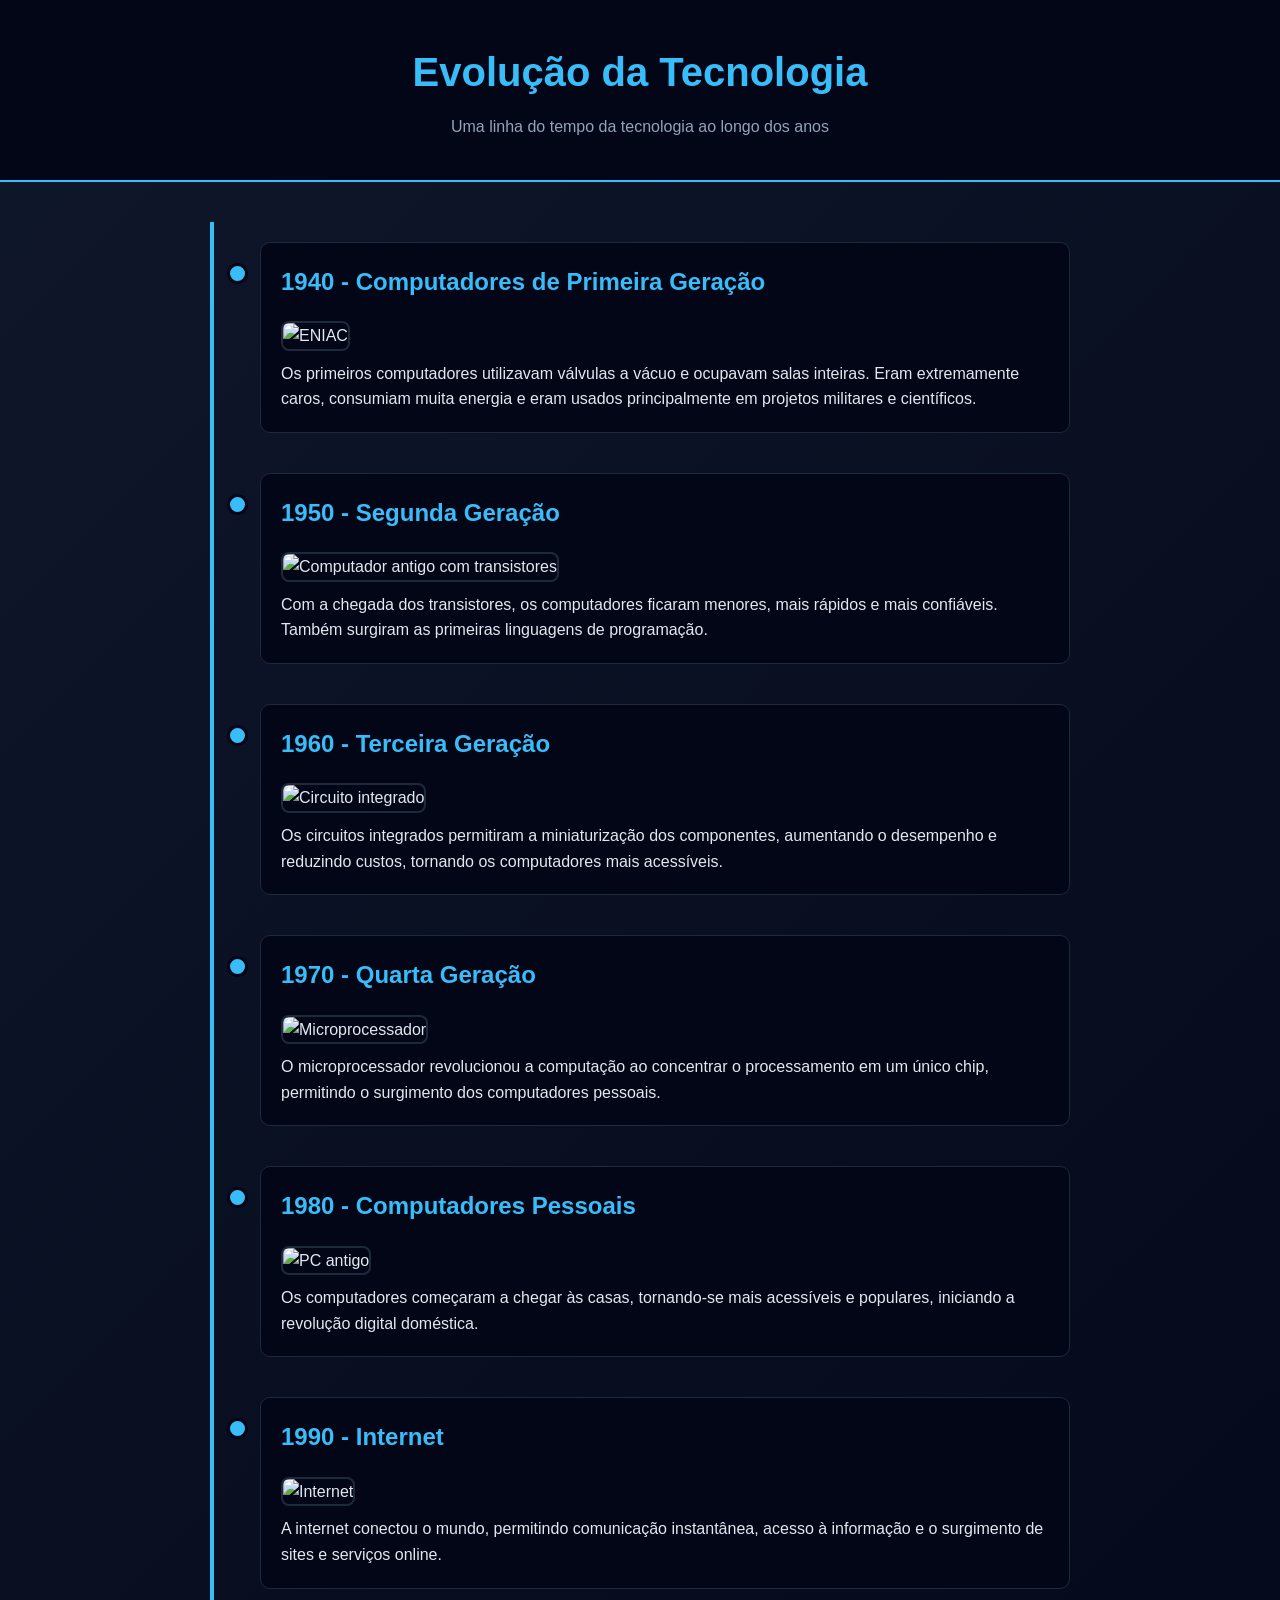
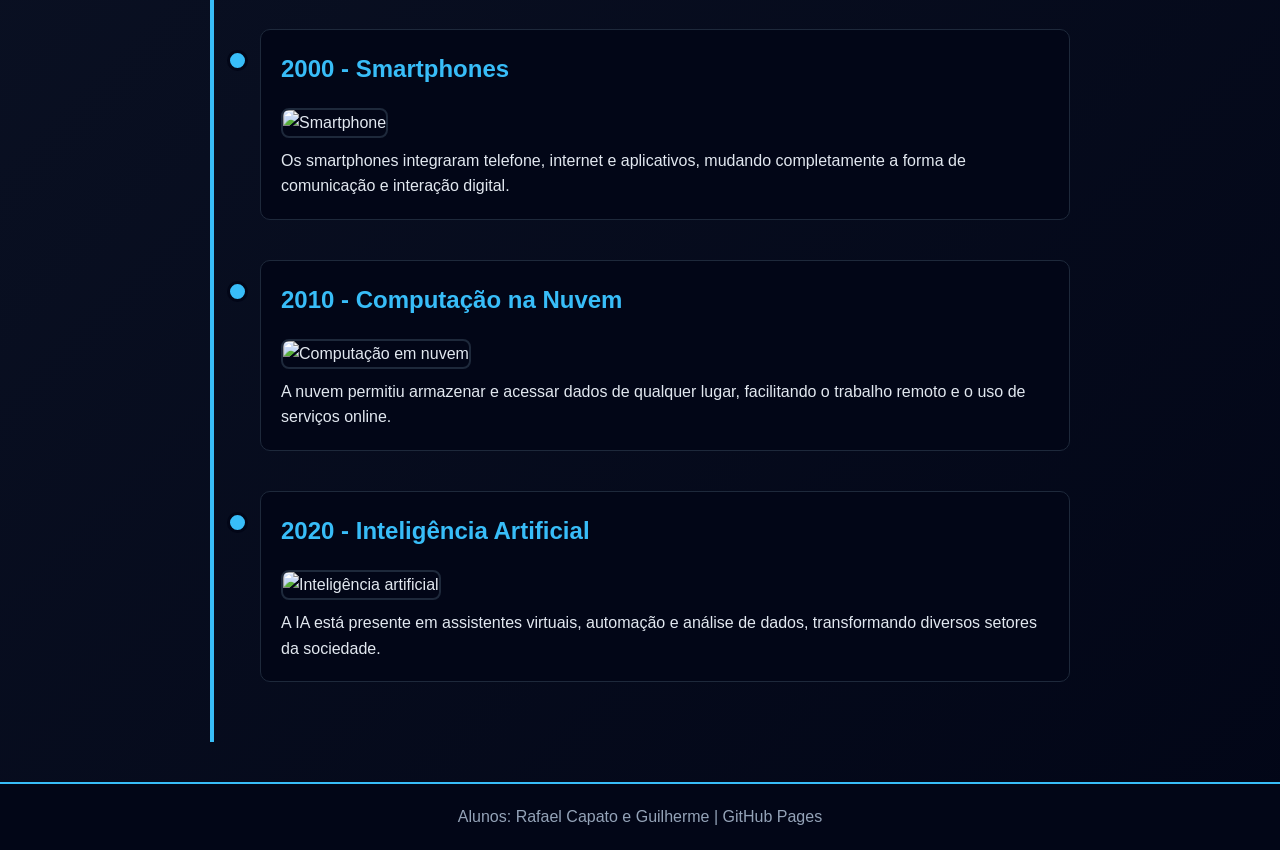
==== index.html @ ffeaa93e "eoluçao da tecnologia ]" ====
<!DOCTYPE html>
<html lang="pt-BR">
<head>
    <meta charset="UTF-8">
    <meta name="viewport" content="width=device-width, initial-scale=1.0">
    <title>Evolução da Tecnologia</title>
    <link rel="stylesheet" href="style.css">
</head>
<body>
    <header>
        <h1>Evolução da Tecnologia</h1>
        <p>Uma linha do tempo da tecnologia ao longo dos anos</p>
    </header>

    <main>
        <section class="timeline">

            <!-- 1940 -->
            <div class="event">
                <h2>1940 - Computadores de Primeira Geração</h2>
                <figure>
                    <img src="imagens/eniac.jpg" alt="ENIAC">
                </figure>
                <p>Os primeiros computadores utilizavam válvulas a vácuo e ocupavam salas inteiras. Eram extremamente caros, consumiam muita energia e eram usados principalmente em projetos militares e científicos.</p>
            </div>

            <!-- 1950 -->
            <div class="event">
                <h2>1950 - Segunda Geração</h2>
                <figure>
                    <img src="imagens/computador-antigo.jpg" alt="Computador antigo com transistores">
                </figure>
                <p>Com a chegada dos transistores, os computadores ficaram menores, mais rápidos e mais confiáveis. Também surgiram as primeiras linguagens de programação.</p>
            </div>

            <!-- 1960 -->
            <div class="event">
                <h2>1960 - Terceira Geração</h2>
                <figure>
                    <img src="imagens/circuito.jpg" alt="Circuito integrado">
                </figure>
                <p>Os circuitos integrados permitiram a miniaturização dos componentes, aumentando o desempenho e reduzindo custos, tornando os computadores mais acessíveis.</p>
            </div>

            <!-- 1970 -->
            <div class="event">
                <h2>1970 - Quarta Geração</h2>
                <figure>
                    <img src="imagens/microprocessador.jpg" alt="Microprocessador">
                </figure>
                <p>O microprocessador revolucionou a computação ao concentrar o processamento em um único chip, permitindo o surgimento dos computadores pessoais.</p>
            </div>

            <!-- 1980 -->
            <div class="event">
                <h2>1980 - Computadores Pessoais</h2>
                <figure>
                    <img src="imagens/pc-antigo.jpg" alt="PC antigo">
                </figure>
                <p>Os computadores começaram a chegar às casas, tornando-se mais acessíveis e populares, iniciando a revolução digital doméstica.</p>
            </div>

            <!-- 1990 -->
            <div class="event">
                <h2>1990 - Internet</h2>
                <figure>
                    <img src="imagens/internet.jpg" alt="Internet">
                </figure>
                <p>A internet conectou o mundo, permitindo comunicação instantânea, acesso à informação e o surgimento de sites e serviços online.</p>
            </div>

            <!-- 2000 -->
            <div class="event">
                <h2>2000 - Smartphones</h2>
                <figure>
                    <img src="imagens/smartphone.jpg" alt="Smartphone">
                </figure>
                <p>Os smartphones integraram telefone, internet e aplicativos, mudando completamente a forma de comunicação e interação digital.</p>
            </div>

            <!-- 2010 -->
            <div class="event">
                <h2>2010 - Computação na Nuvem</h2>
                <figure>
                    <img src="imagens/nuvem.jpg" alt="Computação em nuvem">
                </figure>
                <p>A nuvem permitiu armazenar e acessar dados de qualquer lugar, facilitando o trabalho remoto e o uso de serviços online.</p>
            </div>

            <!-- 2020 -->
            <div class="event">
                <h2>2020 - Inteligência Artificial</h2>
                <figure>
                    <img src="imagens/ia.jpg" alt="Inteligência artificial">
                </figure>
                <p>A IA está presente em assistentes virtuais, automação e análise de dados, transformando diversos setores da sociedade.</p>
            </div>

        </section>
    </main>

    <footer>
        <p>Alunos: Rafael Capato e Guilherme | GitHub Pages</p>
    </footer>
</body>
</html>
---- style.css ----
* {
    margin: 0;
    padding: 0;
    box-sizing: border-box;
}

body {
    font-family: 'Segoe UI', Arial, sans-serif;
    background: linear-gradient(135deg, #0f172a, #020617);
    color: #e2e8f0;
    line-height: 1.6;
}

/* HEADER */
header {
    text-align: center;
    padding: 40px 20px;
    background: #020617;
    border-bottom: 2px solid #38bdf8;
}

header h1 {
    font-size: 2.5rem;
    color: #38bdf8;
}

header p {
    margin-top: 10px;
    color: #94a3b8;
}

/* TIMELINE */
.timeline {
    position: relative;
    max-width: 900px;
    margin: 40px auto;
    padding: 20px;
}

/* Linha central */
.timeline::before {
    content: "";
    position: absolute;
    left: 20px;
    top: 0;
    width: 4px;
    height: 100%;
    background: #38bdf8;
}

/* EVENTOS */
.event {
    position: relative;
    margin-left: 50px;
    margin-bottom: 40px;
    background: #020617;
    padding: 20px;
    border-radius: 10px;
    border: 1px solid #1e293b;
    transition: transform 0.3s, box-shadow 0.3s;
}

/* Bolinha da timeline */
.event::before {
    content: "";
    position: absolute;
    left: -34px;
    top: 20px;
    width: 15px;
    height: 15px;
    background: #38bdf8;
    border-radius: 50%;
    border: 3px solid #020617;
}

/* Hover efeito */
.event:hover {
    transform: translateY(-5px);
    box-shadow: 0 0 15px #38bdf8;
}

/* TITULOS */
.event h2 {
    color: #38bdf8;
    margin-bottom: 10px;
}

/* IMAGENS */
.event img {
    width: 100%;
    max-width: 400px;
    border-radius: 8px;
    margin: 10px 0;
    border: 2px solid #1e293b;
}

/* FOOTER */
footer {
    text-align: center;
    padding: 20px;
    background: #020617;
    border-top: 2px solid #38bdf8;
    margin-top: 40px;
    color: #94a3b8;
}

/* RESPONSIVO */
@media (max-width: 600px) {
    .timeline::before {
        left: 10px;
    }

    .event {
        margin-left: 30px;
    }

    .event::before {
        left: -24px;
    }

    header h1 {
        font-size: 1.8rem;
    }
}
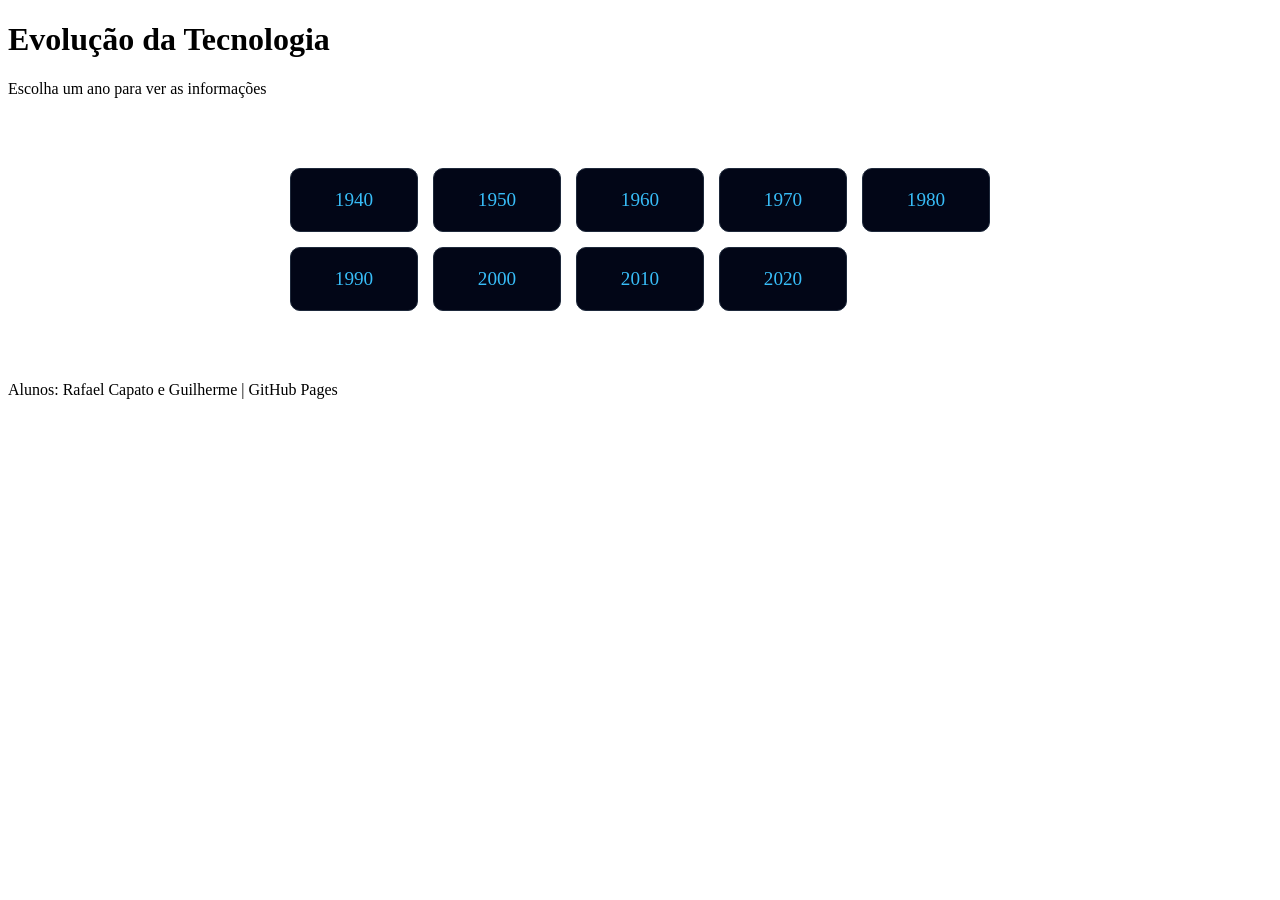
==== commit 327f90df: "eoluçao da tecnologia" ====
--- a/index.html
+++ b/index.html
@@ -7,100 +7,31 @@
     <link rel="stylesheet" href="style.css">
 </head>
 <body>
-    <header>
-        <h1>Evolução da Tecnologia</h1>
-        <p>Uma linha do tempo da tecnologia ao longo dos anos</p>
-    </header>
 
-    <main>
-        <section class="timeline">
+<header>
+    <h1>Evolução da Tecnologia</h1>
+    <p>Escolha um ano para ver as informações</p>
+</header>
 
-            <!-- 1940 -->
-            <div class="event">
-                <h2>1940 - Computadores de Primeira Geração</h2>
-                <figure>
-                    <img src="imagens/eniac.jpg" alt="ENIAC">
-                </figure>
-                <p>Os primeiros computadores utilizavam válvulas a vácuo e ocupavam salas inteiras. Eram extremamente caros, consumiam muita energia e eram usados principalmente em projetos militares e científicos.</p>
-            </div>
+<main>
+    <section class="menu-anos">
 
-            <!-- 1950 -->
-            <div class="event">
-                <h2>1950 - Segunda Geração</h2>
-                <figure>
-                    <img src="imagens/computador-antigo.jpg" alt="Computador antigo com transistores">
-                </figure>
-                <p>Com a chegada dos transistores, os computadores ficaram menores, mais rápidos e mais confiáveis. Também surgiram as primeiras linguagens de programação.</p>
-            </div>
+        <a href="1940.html" class="ano">1940</a>
+        <a href="1950.html" class="ano">1950</a>
+        <a href="1960.html" class="ano">1960</a>
+        <a href="1970.html" class="ano">1970</a>
+        <a href="1980.html" class="ano">1980</a>
+        <a href="1990.html" class="ano">1990</a>
+        <a href="2000.html" class="ano">2000</a>
+        <a href="2010.html" class="ano">2010</a>
+        <a href="2020.html" class="ano">2020</a>
 
-            <!-- 1960 -->
-            <div class="event">
-                <h2>1960 - Terceira Geração</h2>
-                <figure>
-                    <img src="imagens/circuito.jpg" alt="Circuito integrado">
-                </figure>
-                <p>Os circuitos integrados permitiram a miniaturização dos componentes, aumentando o desempenho e reduzindo custos, tornando os computadores mais acessíveis.</p>
-            </div>
+    </section>
+</main>
 
-            <!-- 1970 -->
-            <div class="event">
-                <h2>1970 - Quarta Geração</h2>
-                <figure>
-                    <img src="imagens/microprocessador.jpg" alt="Microprocessador">
-                </figure>
-                <p>O microprocessador revolucionou a computação ao concentrar o processamento em um único chip, permitindo o surgimento dos computadores pessoais.</p>
-            </div>
+<footer>
+    <p>Alunos: Rafael Capato e Guilherme | GitHub Pages</p>
+</footer>
 
-            <!-- 1980 -->
-            <div class="event">
-                <h2>1980 - Computadores Pessoais</h2>
-                <figure>
-                    <img src="imagens/pc-antigo.jpg" alt="PC antigo">
-                </figure>
-                <p>Os computadores começaram a chegar às casas, tornando-se mais acessíveis e populares, iniciando a revolução digital doméstica.</p>
-            </div>
-
-            <!-- 1990 -->
-            <div class="event">
-                <h2>1990 - Internet</h2>
-                <figure>
-                    <img src="imagens/internet.jpg" alt="Internet">
-                </figure>
-                <p>A internet conectou o mundo, permitindo comunicação instantânea, acesso à informação e o surgimento de sites e serviços online.</p>
-            </div>
-
-            <!-- 2000 -->
-            <div class="event">
-                <h2>2000 - Smartphones</h2>
-                <figure>
-                    <img src="imagens/smartphone.jpg" alt="Smartphone">
-                </figure>
-                <p>Os smartphones integraram telefone, internet e aplicativos, mudando completamente a forma de comunicação e interação digital.</p>
-            </div>
-
-            <!-- 2010 -->
-            <div class="event">
-                <h2>2010 - Computação na Nuvem</h2>
-                <figure>
-                    <img src="imagens/nuvem.jpg" alt="Computação em nuvem">
-                </figure>
-                <p>A nuvem permitiu armazenar e acessar dados de qualquer lugar, facilitando o trabalho remoto e o uso de serviços online.</p>
-            </div>
-
-            <!-- 2020 -->
-            <div class="event">
-                <h2>2020 - Inteligência Artificial</h2>
-                <figure>
-                    <img src="imagens/ia.jpg" alt="Inteligência artificial">
-                </figure>
-                <p>A IA está presente em assistentes virtuais, automação e análise de dados, transformando diversos setores da sociedade.</p>
-            </div>
-
-        </section>
-    </main>
-
-    <footer>
-        <p>Alunos: Rafael Capato e Guilherme | GitHub Pages</p>
-    </footer>
 </body>
 </html>
--- a/style.css
+++ b/style.css
@@ -1,124 +1,27 @@
-* {
-    margin: 0;
-    padding: 0;
-    box-sizing: border-box;
-}
-
-body {
-    font-family: 'Segoe UI', Arial, sans-serif;
-    background: linear-gradient(135deg, #0f172a, #020617);
-    color: #e2e8f0;
-    line-height: 1.6;
-}
-
-/* HEADER */
-header {
-    text-align: center;
-    padding: 40px 20px;
-    background: #020617;
-    border-bottom: 2px solid #38bdf8;
-}
-
-header h1 {
-    font-size: 2.5rem;
-    color: #38bdf8;
-}
-
-header p {
-    margin-top: 10px;
-    color: #94a3b8;
-}
-
-/* TIMELINE */
-.timeline {
-    position: relative;
-    max-width: 900px;
-    margin: 40px auto;
+/* MENU DE ANOS */
+.menu-anos {
+    display: grid;
+    grid-template-columns: repeat(auto-fit, minmax(120px, 1fr));
+    gap: 15px;
+    max-width: 700px;
+    margin: 50px auto;
     padding: 20px;
 }
 
-/* Linha central */
-.timeline::before {
-    content: "";
-    position: absolute;
-    left: 20px;
-    top: 0;
-    width: 4px;
-    height: 100%;
-    background: #38bdf8;
-}
-
-/* EVENTOS */
-.event {
-    position: relative;
-    margin-left: 50px;
-    margin-bottom: 40px;
-    background: #020617;
-    padding: 20px;
-    border-radius: 10px;
-    border: 1px solid #1e293b;
-    transition: transform 0.3s, box-shadow 0.3s;
-}
-
-/* Bolinha da timeline */
-.event::before {
-    content: "";
-    position: absolute;
-    left: -34px;
-    top: 20px;
-    width: 15px;
-    height: 15px;
-    background: #38bdf8;
-    border-radius: 50%;
-    border: 3px solid #020617;
-}
-
-/* Hover efeito */
-.event:hover {
-    transform: translateY(-5px);
-    box-shadow: 0 0 15px #38bdf8;
-}
-
-/* TITULOS */
-.event h2 {
-    color: #38bdf8;
-    margin-bottom: 10px;
-}
-
-/* IMAGENS */
-.event img {
-    width: 100%;
-    max-width: 400px;
-    border-radius: 8px;
-    margin: 10px 0;
-    border: 2px solid #1e293b;
-}
-
-/* FOOTER */
-footer {
+.ano {
+    display: block;
     text-align: center;
     padding: 20px;
     background: #020617;
-    border-top: 2px solid #38bdf8;
-    margin-top: 40px;
-    color: #94a3b8;
+    border: 1px solid #1e293b;
+    border-radius: 10px;
+    color: #38bdf8;
+    text-decoration: none;
+    font-size: 1.2rem;
+    transition: 0.3s;
 }
 
-/* RESPONSIVO */
-@media (max-width: 600px) {
-    .timeline::before {
-        left: 10px;
-    }
-
-    .event {
-        margin-left: 30px;
-    }
-
-    .event::before {
-        left: -24px;
-    }
-
-    header h1 {
-        font-size: 1.8rem;
-    }
+.ano:hover {
+    transform: scale(1.05);
+    box-shadow: 0 0 15px #38bdf8;
 }
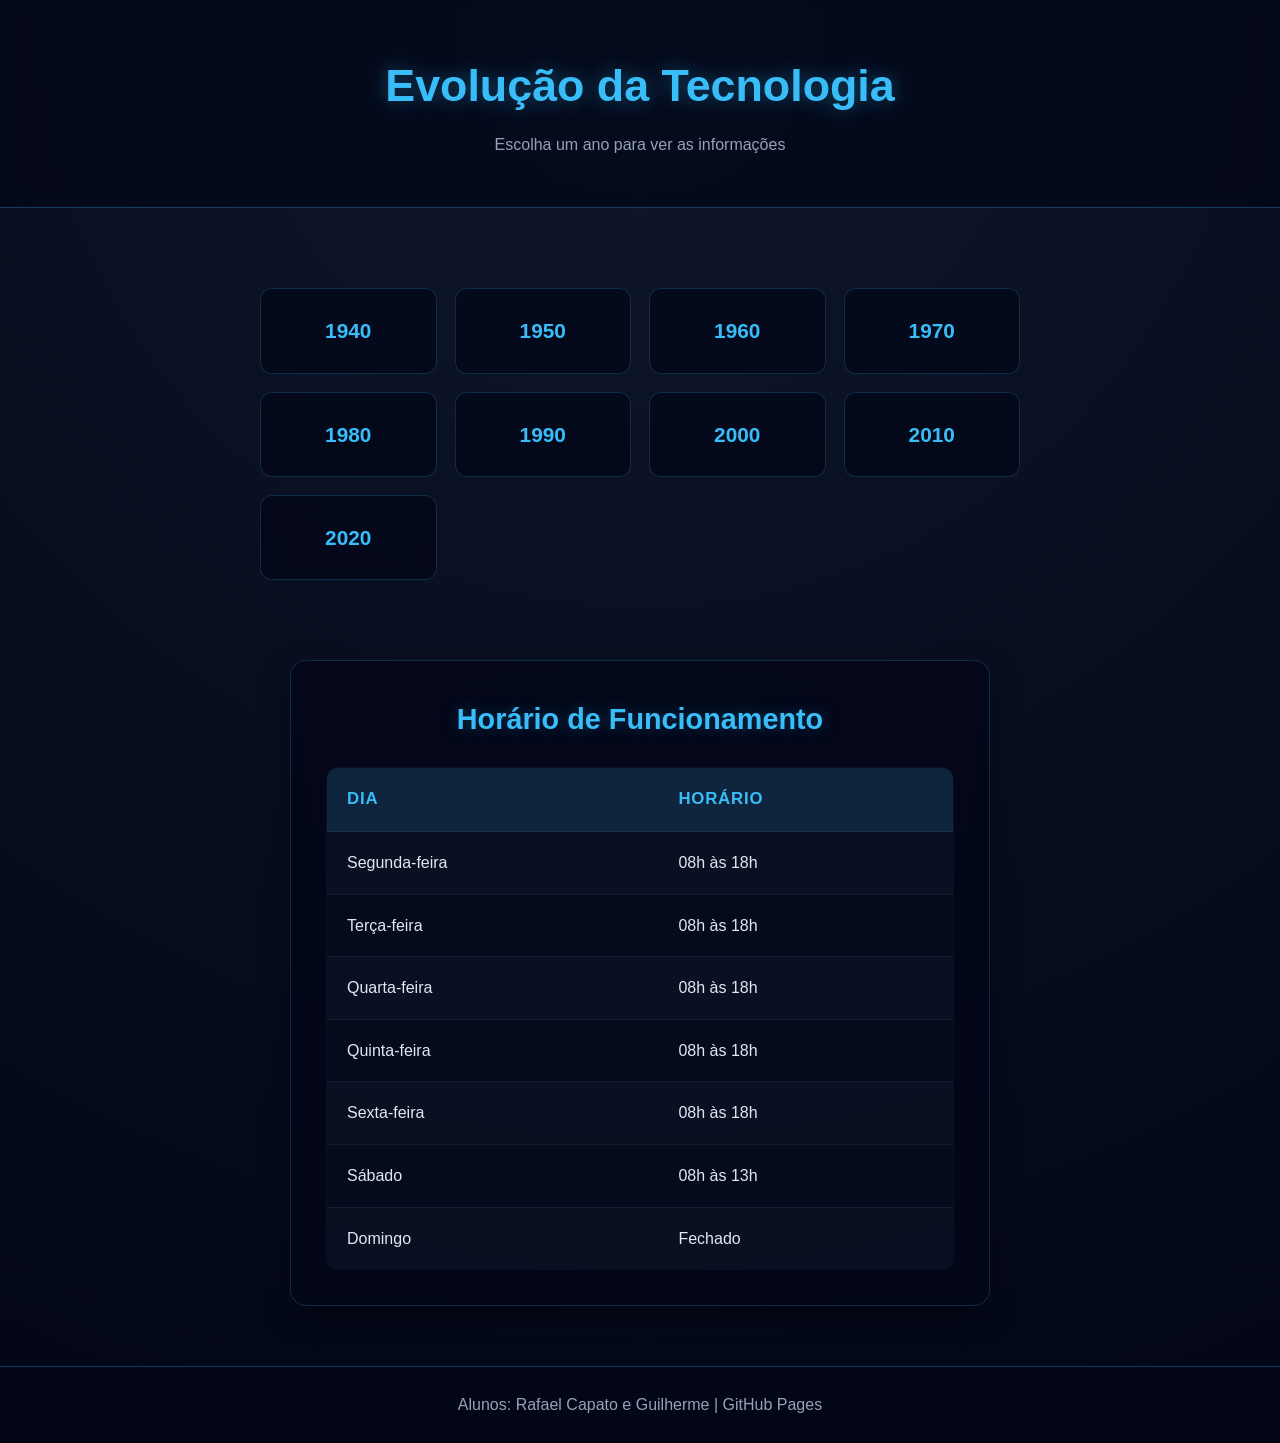
==== commit 455ffc2d: "." ====
--- a/index.html
+++ b/index.html
@@ -15,7 +15,6 @@
 
 <main>
     <section class="menu-anos">
-
         <a href="1940.html" class="ano">1940</a>
         <a href="1950.html" class="ano">1950</a>
         <a href="1960.html" class="ano">1960</a>
@@ -25,7 +24,49 @@
         <a href="2000.html" class="ano">2000</a>
         <a href="2010.html" class="ano">2010</a>
         <a href="2020.html" class="ano">2020</a>
+    </section>
 
+    <!-- Nova seção com a tabela de horários -->
+    <section class="horarios">
+        <h2>Horário de Funcionamento</h2>
+        <table>
+            <thead>
+                <tr>
+                    <th>Dia</th>
+                    <th>Horário</th>
+                </tr>
+            </thead>
+            <tbody>
+                <tr>
+                    <td>Segunda-feira</td>
+                    <td>08h às 18h</td>
+                </tr>
+                <tr>
+                    <td>Terça-feira</td>
+                    <td>08h às 18h</td>
+                </tr>
+                <tr>
+                    <td>Quarta-feira</td>
+                    <td>08h às 18h</td>
+                </tr>
+                <tr>
+                    <td>Quinta-feira</td>
+                    <td>08h às 18h</td>
+                </tr>
+                <tr>
+                    <td>Sexta-feira</td>
+                    <td>08h às 18h</td>
+                </tr>
+                <tr>
+                    <td>Sábado</td>
+                    <td>08h às 13h</td>
+                </tr>
+                <tr>
+                    <td>Domingo</td>
+                    <td>Fechado</td>
+                </tr>
+            </tbody>
+        </table>
     </section>
 </main>
 
--- a/style.css
+++ b/style.css
@@ -1,27 +1,236 @@
+* {
+    margin: 0;
+    padding: 0;
+    box-sizing: border-box;
+}
+
+body {
+    font-family: 'Segoe UI', Arial, sans-serif;
+    background: radial-gradient(circle at top, #0f172a, #020617);
+    color: #e2e8f0;
+    line-height: 1.6;
+    min-height: 100vh;
+}
+
+/* HEADER */
+header {
+    text-align: center;
+    padding: 50px 20px;
+    background: rgba(2, 6, 23, 0.7);
+    backdrop-filter: blur(10px);
+    border-bottom: 1px solid rgba(56, 189, 248, 0.3);
+}
+
+header h1 {
+    font-size: 2.8rem;
+    color: #38bdf8;
+    text-shadow: 0 0 20px rgba(56, 189, 248, 0.4);
+}
+
+header p {
+    margin-top: 10px;
+    color: #94a3b8;
+}
+
 /* MENU DE ANOS */
 .menu-anos {
     display: grid;
-    grid-template-columns: repeat(auto-fit, minmax(120px, 1fr));
-    gap: 15px;
+    grid-template-columns: repeat(auto-fit, minmax(140px, 1fr));
+    gap: 18px;
+    max-width: 800px;
+    margin: 60px auto;
+    padding: 20px;
+}
+
+.ano {
+    display: flex;
+    align-items: center;
+    justify-content: center;
+    padding: 25px;
+    background: rgba(2, 6, 23, 0.7);
+    border: 1px solid rgba(56, 189, 248, 0.2);
+    border-radius: 12px;
+    color: #38bdf8;
+    text-decoration: none;
+    font-size: 1.3rem;
+    font-weight: bold;
+    transition: 0.3s ease;
+    backdrop-filter: blur(8px);
+}
+
+.ano:hover {
+    transform: translateY(-6px) scale(1.03);
+    box-shadow: 0 0 25px rgba(56, 189, 248, 0.5);
+    border-color: #38bdf8;
+}
+
+/* HORÁRIOS - Estilo integrado */
+.horarios {
     max-width: 700px;
+    margin: 60px auto;
+    padding: 35px;
+    background: rgba(2, 6, 23, 0.75);
+    border-radius: 16px;
+    border: 1px solid rgba(56, 189, 248, 0.2);
+    backdrop-filter: blur(10px);
+    box-shadow: 0 10px 30px rgba(0, 0, 0, 0.4);
+    text-align: center;
+}
+
+.horarios h2 {
+    color: #38bdf8;
+    margin-bottom: 25px;
+    font-size: 1.8rem;
+    text-shadow: 0 0 15px rgba(56, 189, 248, 0.3);
+}
+
+/* TABELA - No mesmo estilo do site */
+table {
+    width: 100%;
+    border-collapse: collapse;
+    background: rgba(15, 23, 42, 0.6);
+    border-radius: 12px;
+    overflow: hidden;
+    border: 1px solid rgba(56, 189, 248, 0.15);
+}
+
+th, td {
+    padding: 18px 20px;
+    text-align: left;
+    border-bottom: 1px solid rgba(148, 163, 184, 0.1);
+}
+
+th {
+    background: rgba(56, 189, 248, 0.12);
+    color: #38bdf8;
+    font-weight: 600;
+    text-transform: uppercase;
+    letter-spacing: 0.8px;
+    font-size: 1.05rem;
+}
+
+td {
+    color: #e2e8f0;
+}
+
+tr:nth-child(even) {
+    background: rgba(2, 6, 23, 0.5);
+}
+
+tr:hover {
+    background: rgba(56, 189, 248, 0.1);
+    transition: 0.3s ease;
+}
+
+/* TIMELINE (mantido) */
+.timeline {
+    position: relative;
+    max-width: 900px;
     margin: 50px auto;
     padding: 20px;
 }
 
-.ano {
-    display: block;
+.timeline::before {
+    content: "";
+    position: absolute;
+    left: 20px;
+    top: 0;
+    width: 4px;
+    height: 100%;
+    background: linear-gradient(to bottom, #38bdf8, transparent);
+    border-radius: 10px;
+}
+
+.event {
+    position: relative;
+    margin-left: 60px;
+    margin-bottom: 40px;
+    background: rgba(2, 6, 23, 0.75);
+    padding: 25px;
+    border-radius: 12px;
+    border: 1px solid rgba(148, 163, 184, 0.15);
+    transition: 0.3s ease;
+    backdrop-filter: blur(8px);
+}
+
+.event::before {
+    content: "";
+    position: absolute;
+    left: -38px;
+    top: 25px;
+    width: 16px;
+    height: 16px;
+    background: #38bdf8;
+    border-radius: 50%;
+    box-shadow: 0 0 15px rgba(56, 189, 248, 0.7);
+}
+
+.event:hover {
+    transform: translateY(-5px);
+    box-shadow: 0 10px 30px rgba(0, 0, 0, 0.5);
+    border-color: rgba(56, 189, 248, 0.5);
+}
+
+.event h2 {
+    color: #38bdf8;
+    margin-bottom: 10px;
+}
+
+a {
+    color: #38bdf8;
+    text-decoration: none;
+}
+
+a:hover {
+    text-decoration: underline;
+}
+
+/* FOOTER */
+footer {
     text-align: center;
-    padding: 20px;
-    background: #020617;
-    border: 1px solid #1e293b;
-    border-radius: 10px;
-    color: #38bdf8;
-    text-decoration: none;
-    font-size: 1.2rem;
-    transition: 0.3s;
-}
-
-.ano:hover {
-    transform: scale(1.05);
-    box-shadow: 0 0 15px #38bdf8;
+    padding: 25px;
+    background: rgba(2, 6, 23, 0.7);
+    border-top: 1px solid rgba(56, 189, 248, 0.3);
+    margin-top: 50px;
+    color: #94a3b8;
+}
+
+/* ANIMAÇÕES */
+.event, .ano, .horarios {
+    animation: fadeUp 0.6s ease both;
+}
+
+@keyframes fadeUp {
+    from {
+        opacity: 0;
+        transform: translateY(20px);
+    }
+    to {
+        opacity: 1;
+        transform: translateY(0);
+    }
+}
+
+/* RESPONSIVO */
+@media (max-width: 600px) {
+    header h1 {
+        font-size: 1.9rem;
+    }
+
+    .timeline::before {
+        left: 10px;
+    }
+
+    .event {
+        margin-left: 35px;
+    }
+
+    .event::before {
+        left: -28px;
+    }
+
+    .horarios {
+        margin: 40px 15px;
+        padding: 25px;
+    }
 }
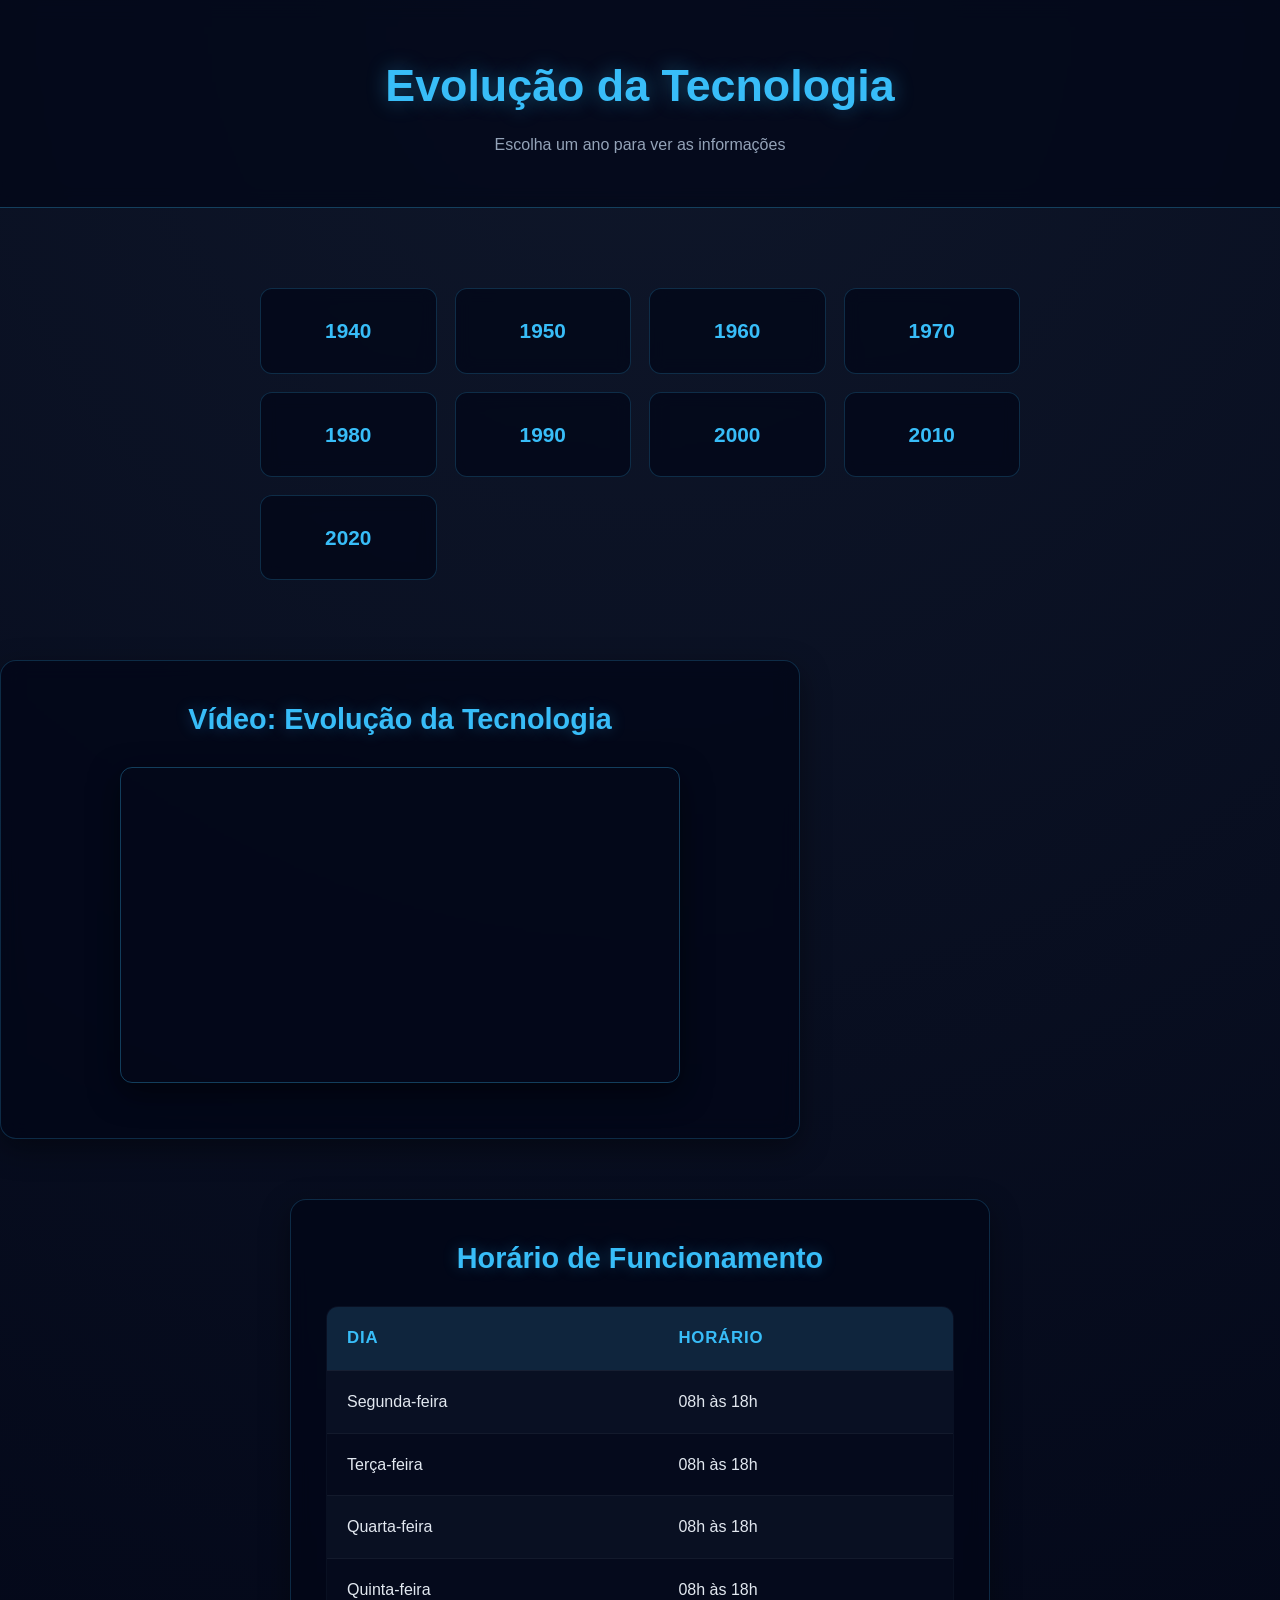
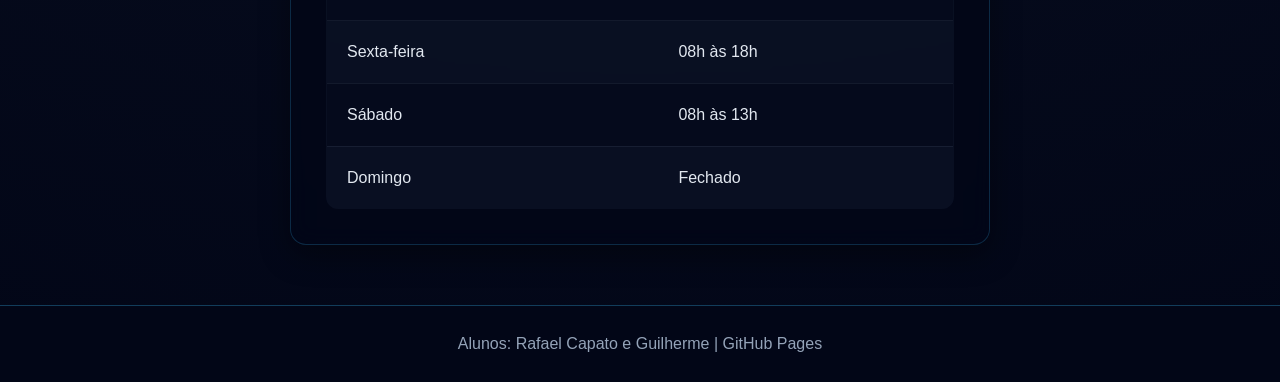
==== commit fb3d1048: "." ====
--- a/index.html
+++ b/index.html
@@ -5,6 +5,21 @@
     <meta name="viewport" content="width=device-width, initial-scale=1.0">
     <title>Evolução da Tecnologia</title>
     <link rel="stylesheet" href="style.css">
+    <style>
+        .video-section {
+            margin: 40px 0;
+            text-align: center;
+        }
+        .video-container {
+            max-width: 560px;
+            margin: 20px auto;
+        }
+        .video-container iframe {
+            width: 100%;
+            height: auto;
+            aspect-ratio: 16 / 9;
+        }
+    </style>
 </head>
 <body>
 
@@ -26,7 +41,21 @@
         <a href="2020.html" class="ano">2020</a>
     </section>
 
-    <!-- Nova seção com a tabela de horários -->
+    <!-- Seção do Vídeo -->
+    <section class="video-section">
+        <h2>Vídeo: Evolução da Tecnologia</h2>
+        <div class="video-container">
+            <iframe width="560" height="315" 
+                    src="https://www.youtube.com/embed/c6AOdvYQr8Y?si=lf05vYSTiGa68Yd5&amp;start=2" 
+                    title="YouTube video player" 
+                    frameborder="0" 
+                    allow="accelerometer; autoplay; clipboard-write; encrypted-media; gyroscope; picture-in-picture; web-share" 
+                    referrerpolicy="strict-origin-when-cross-origin" 
+                    allowfullscreen></iframe>
+        </div>
+    </section>
+
+    <!-- Tabela de Horários -->
     <section class="horarios">
         <h2>Horário de Funcionamento</h2>
         <table>
@@ -37,34 +66,13 @@
                 </tr>
             </thead>
             <tbody>
-                <tr>
-                    <td>Segunda-feira</td>
-                    <td>08h às 18h</td>
-                </tr>
-                <tr>
-                    <td>Terça-feira</td>
-                    <td>08h às 18h</td>
-                </tr>
-                <tr>
-                    <td>Quarta-feira</td>
-                    <td>08h às 18h</td>
-                </tr>
-                <tr>
-                    <td>Quinta-feira</td>
-                    <td>08h às 18h</td>
-                </tr>
-                <tr>
-                    <td>Sexta-feira</td>
-                    <td>08h às 18h</td>
-                </tr>
-                <tr>
-                    <td>Sábado</td>
-                    <td>08h às 13h</td>
-                </tr>
-                <tr>
-                    <td>Domingo</td>
-                    <td>Fechado</td>
-                </tr>
+                <tr><td>Segunda-feira</td><td>08h às 18h</td></tr>
+                <tr><td>Terça-feira</td><td>08h às 18h</td></tr>
+                <tr><td>Quarta-feira</td><td>08h às 18h</td></tr>
+                <tr><td>Quinta-feira</td><td>08h às 18h</td></tr>
+                <tr><td>Sexta-feira</td><td>08h às 18h</td></tr>
+                <tr><td>Sábado</td><td>08h às 13h</td></tr>
+                <tr><td>Domingo</td><td>Fechado</td></tr>
             </tbody>
         </table>
     </section>
--- a/style.css
+++ b/style.css
@@ -64,7 +64,44 @@
     border-color: #38bdf8;
 }
 
-/* HORÁRIOS - Estilo integrado */
+/* SEÇÃO DO VÍDEO */
+.video-section {
+    max-width: 800px;
+    margin: 60px auto;
+    padding: 35px;
+    background: rgba(2, 6, 23, 0.75);
+    border-radius: 16px;
+    border: 1px solid rgba(56, 189, 248, 0.2);
+    backdrop-filter: blur(10px);
+    box-shadow: 0 10px 30px rgba(0, 0, 0, 0.4);
+    text-align: center;
+}
+
+.video-section h2 {
+    color: #38bdf8;
+    margin-bottom: 25px;
+    font-size: 1.8rem;
+    text-shadow: 0 0 15px rgba(56, 189, 248, 0.3);
+}
+
+.video-container {
+    position: relative;
+    max-width: 560px;
+    margin: 0 auto;
+    border-radius: 12px;
+    overflow: hidden;
+    box-shadow: 0 10px 30px rgba(0, 0, 0, 0.5);
+    border: 1px solid rgba(56, 189, 248, 0.3);
+}
+
+.video-container iframe {
+    width: 100%;
+    height: auto;
+    aspect-ratio: 16 / 9;
+    display: block;
+}
+
+/* HORÁRIOS */
 .horarios {
     max-width: 700px;
     margin: 60px auto;
@@ -84,7 +121,7 @@
     text-shadow: 0 0 15px rgba(56, 189, 248, 0.3);
 }
 
-/* TABELA - No mesmo estilo do site */
+/* TABELA */
 table {
     width: 100%;
     border-collapse: collapse;
@@ -122,7 +159,7 @@
     transition: 0.3s ease;
 }
 
-/* TIMELINE (mantido) */
+/* TIMELINE (mantido do original) */
 .timeline {
     position: relative;
     max-width: 900px;
@@ -196,7 +233,7 @@
 }
 
 /* ANIMAÇÕES */
-.event, .ano, .horarios {
+.event, .ano, .horarios, .video-section {
     animation: fadeUp 0.6s ease both;
 }
 
@@ -229,8 +266,12 @@
         left: -28px;
     }
 
-    .horarios {
+    .horarios, .video-section {
         margin: 40px 15px;
         padding: 25px;
     }
+
+    .video-container {
+        max-width: 100%;
+    }
 }
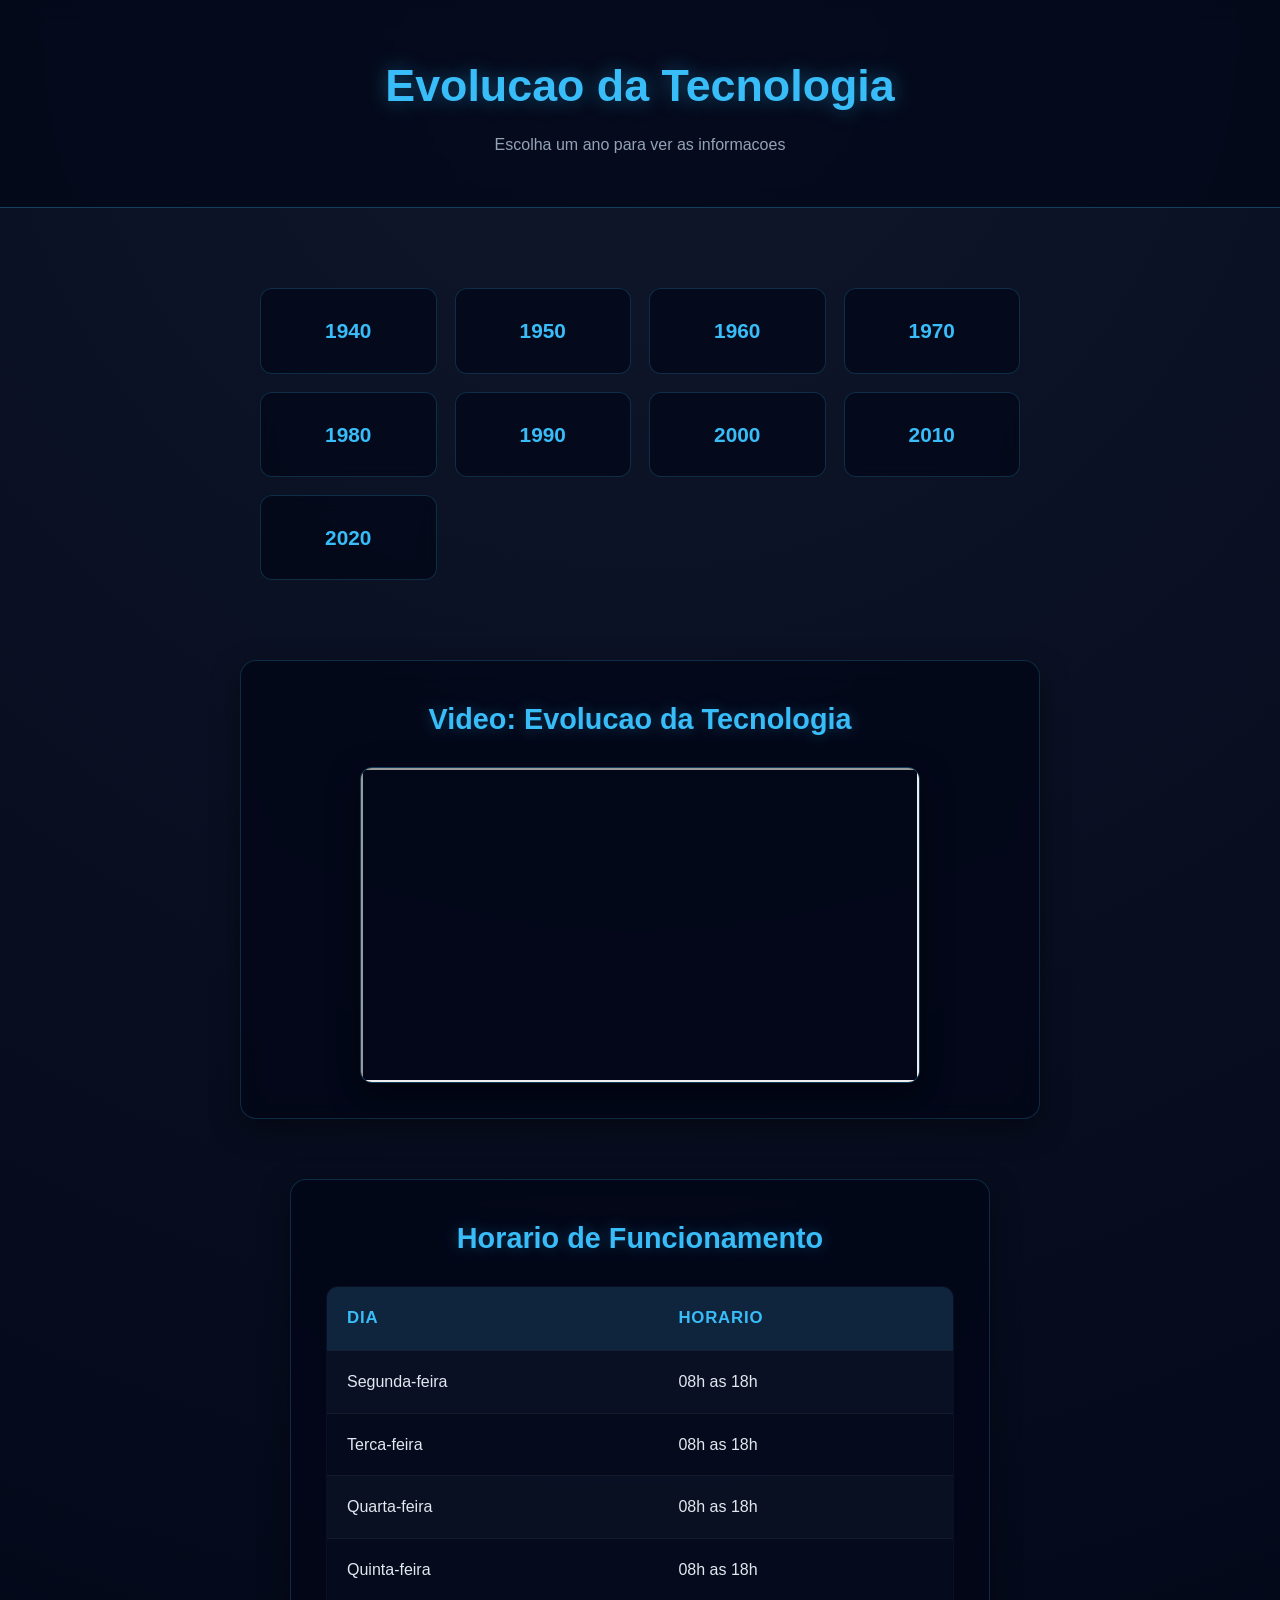
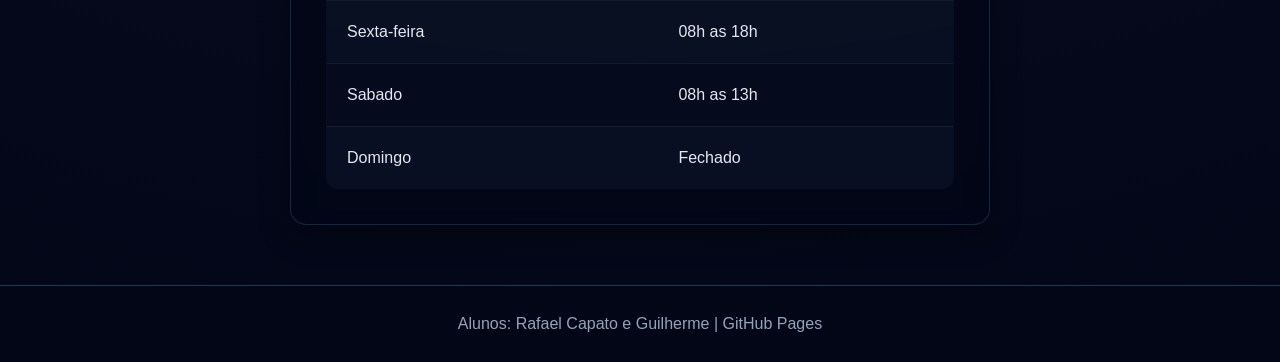
==== commit 6c616835: "." ====
--- a/index.html
+++ b/index.html
@@ -3,29 +3,14 @@
 <head>
     <meta charset="UTF-8">
     <meta name="viewport" content="width=device-width, initial-scale=1.0">
-    <title>Evolução da Tecnologia</title>
+    <title>Evolucao da Tecnologia</title>
     <link rel="stylesheet" href="style.css">
-    <style>
-        .video-section {
-            margin: 40px 0;
-            text-align: center;
-        }
-        .video-container {
-            max-width: 560px;
-            margin: 20px auto;
-        }
-        .video-container iframe {
-            width: 100%;
-            height: auto;
-            aspect-ratio: 16 / 9;
-        }
-    </style>
 </head>
 <body>
 
 <header>
-    <h1>Evolução da Tecnologia</h1>
-    <p>Escolha um ano para ver as informações</p>
+    <h1>Evolucao da Tecnologia</h1>
+    <p>Escolha um ano para ver as informacoes</p>
 </header>
 
 <main>
@@ -41,37 +26,36 @@
         <a href="2020.html" class="ano">2020</a>
     </section>
 
-    <!-- Seção do Vídeo -->
+    <!-- Secao do Video -->
     <section class="video-section">
-        <h2>Vídeo: Evolução da Tecnologia</h2>
+        <h2>Video: Evolucao da Tecnologia</h2>
         <div class="video-container">
-            <iframe width="560" height="315" 
-                    src="https://www.youtube.com/embed/c6AOdvYQr8Y?si=lf05vYSTiGa68Yd5&amp;start=2" 
-                    title="YouTube video player" 
-                    frameborder="0" 
-                    allow="accelerometer; autoplay; clipboard-write; encrypted-media; gyroscope; picture-in-picture; web-share" 
-                    referrerpolicy="strict-origin-when-cross-origin" 
-                    allowfullscreen></iframe>
+            <iframe 
+                src="https://www.youtube.com/embed/c6AOdvYQr8Y?si=lf05vYSTiGa68Yd5&amp;start=2" 
+                title="YouTube video player" 
+                allow="accelerometer; autoplay; clipboard-write; encrypted-media; gyroscope; picture-in-picture; web-share" 
+                referrerpolicy="strict-origin-when-cross-origin" 
+                allowfullscreen></iframe>
         </div>
     </section>
 
-    <!-- Tabela de Horários -->
+    <!-- Tabela de Horarios -->
     <section class="horarios">
-        <h2>Horário de Funcionamento</h2>
+        <h2>Horario de Funcionamento</h2>
         <table>
             <thead>
                 <tr>
                     <th>Dia</th>
-                    <th>Horário</th>
+                    <th>Horario</th>
                 </tr>
             </thead>
             <tbody>
-                <tr><td>Segunda-feira</td><td>08h às 18h</td></tr>
-                <tr><td>Terça-feira</td><td>08h às 18h</td></tr>
-                <tr><td>Quarta-feira</td><td>08h às 18h</td></tr>
-                <tr><td>Quinta-feira</td><td>08h às 18h</td></tr>
-                <tr><td>Sexta-feira</td><td>08h às 18h</td></tr>
-                <tr><td>Sábado</td><td>08h às 13h</td></tr>
+                <tr><td>Segunda-feira</td><td>08h as 18h</td></tr>
+                <tr><td>Terca-feira</td><td>08h as 18h</td></tr>
+                <tr><td>Quarta-feira</td><td>08h as 18h</td></tr>
+                <tr><td>Quinta-feira</td><td>08h as 18h</td></tr>
+                <tr><td>Sexta-feira</td><td>08h as 18h</td></tr>
+                <tr><td>Sabado</td><td>08h as 13h</td></tr>
                 <tr><td>Domingo</td><td>Fechado</td></tr>
             </tbody>
         </table>
--- a/style.css
+++ b/style.css
@@ -64,10 +64,10 @@
     border-color: #38bdf8;
 }
 
-/* SEÇÃO DO VÍDEO */
+/* SECAO DO VIDEO */
 .video-section {
     max-width: 800px;
-    margin: 60px auto;
+    margin: 0 auto 60px auto;
     padding: 35px;
     background: rgba(2, 6, 23, 0.75);
     border-radius: 16px;
@@ -101,7 +101,7 @@
     display: block;
 }
 
-/* HORÁRIOS */
+/* HORARIOS */
 .horarios {
     max-width: 700px;
     margin: 60px auto;
@@ -159,69 +159,6 @@
     transition: 0.3s ease;
 }
 
-/* TIMELINE (mantido do original) */
-.timeline {
-    position: relative;
-    max-width: 900px;
-    margin: 50px auto;
-    padding: 20px;
-}
-
-.timeline::before {
-    content: "";
-    position: absolute;
-    left: 20px;
-    top: 0;
-    width: 4px;
-    height: 100%;
-    background: linear-gradient(to bottom, #38bdf8, transparent);
-    border-radius: 10px;
-}
-
-.event {
-    position: relative;
-    margin-left: 60px;
-    margin-bottom: 40px;
-    background: rgba(2, 6, 23, 0.75);
-    padding: 25px;
-    border-radius: 12px;
-    border: 1px solid rgba(148, 163, 184, 0.15);
-    transition: 0.3s ease;
-    backdrop-filter: blur(8px);
-}
-
-.event::before {
-    content: "";
-    position: absolute;
-    left: -38px;
-    top: 25px;
-    width: 16px;
-    height: 16px;
-    background: #38bdf8;
-    border-radius: 50%;
-    box-shadow: 0 0 15px rgba(56, 189, 248, 0.7);
-}
-
-.event:hover {
-    transform: translateY(-5px);
-    box-shadow: 0 10px 30px rgba(0, 0, 0, 0.5);
-    border-color: rgba(56, 189, 248, 0.5);
-}
-
-.event h2 {
-    color: #38bdf8;
-    margin-bottom: 10px;
-}
-
-a {
-    color: #38bdf8;
-    text-decoration: none;
-}
-
-a:hover {
-    text-decoration: underline;
-}
-
 /* FOOTER */
 footer {
     text-align: center;
@@ -232,8 +169,8 @@
     color: #94a3b8;
 }
 
-/* ANIMAÇÕES */
-.event, .ano, .horarios, .video-section {
+/* ANIMACOES */
+.ano, .horarios, .video-section {
     animation: fadeUp 0.6s ease both;
 }
 
@@ -254,18 +191,6 @@
         font-size: 1.9rem;
     }
 
-    .timeline::before {
-        left: 10px;
-    }
-
-    .event {
-        margin-left: 35px;
-    }
-
-    .event::before {
-        left: -28px;
-    }
-
     .horarios, .video-section {
         margin: 40px 15px;
         padding: 25px;
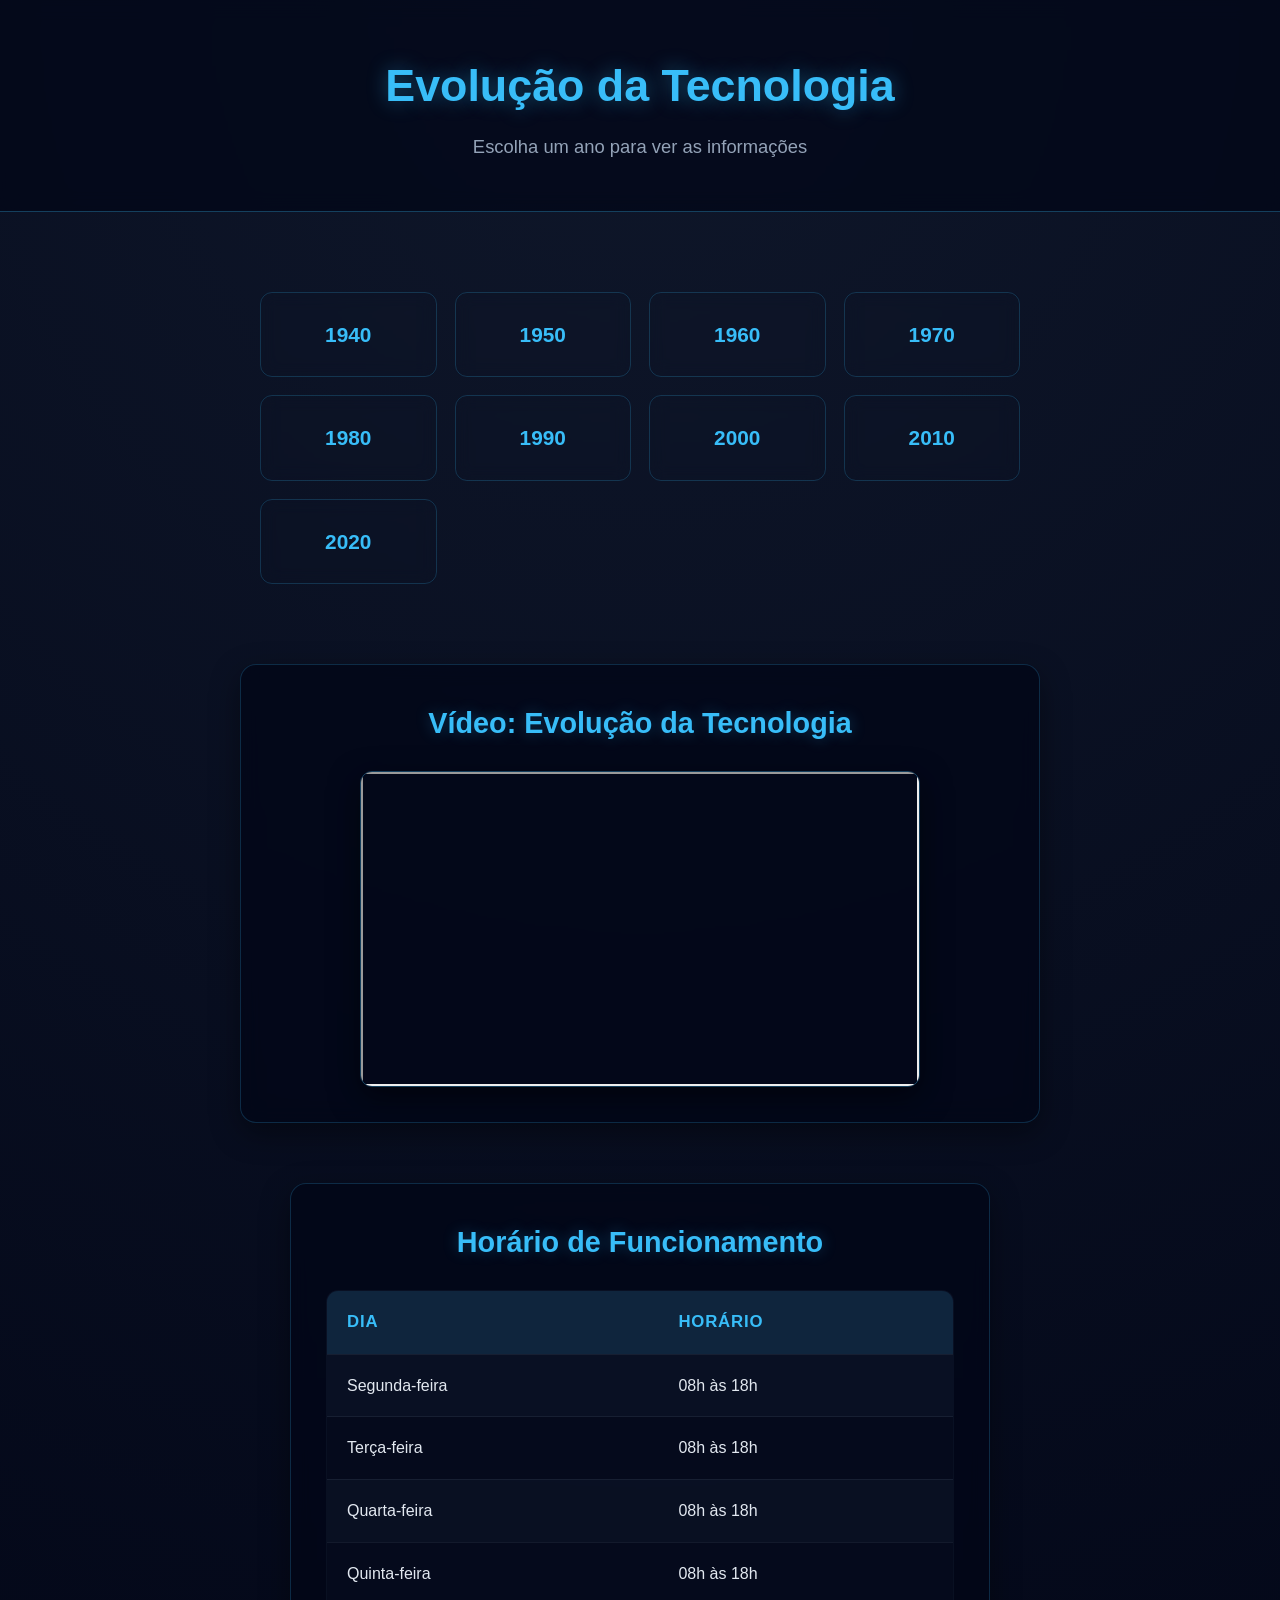
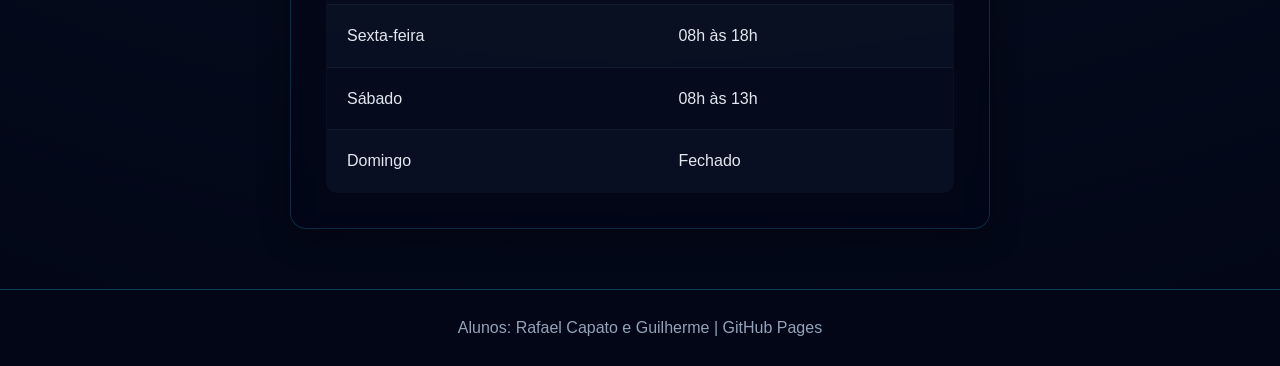
==== commit beede4c4: "." ====
--- a/index.html
+++ b/index.html
@@ -3,17 +3,18 @@
 <head>
     <meta charset="UTF-8">
     <meta name="viewport" content="width=device-width, initial-scale=1.0">
-    <title>Evolucao da Tecnologia</title>
+    <title>Evolução da Tecnologia</title>
     <link rel="stylesheet" href="style.css">
 </head>
 <body>
 
 <header>
-    <h1>Evolucao da Tecnologia</h1>
-    <p>Escolha um ano para ver as informacoes</p>
+    <h1>Evolução da Tecnologia</h1>
+    <p>Escolha um ano para ver as informações</p>
 </header>
 
 <main>
+    <!-- Menu de anos -->
     <section class="menu-anos">
         <a href="1940.html" class="ano">1940</a>
         <a href="1950.html" class="ano">1950</a>
@@ -26,39 +27,42 @@
         <a href="2020.html" class="ano">2020</a>
     </section>
 
-    <!-- Secao do Video -->
+    <!-- Seção do Vídeo -->
     <section class="video-section">
-        <h2>Video: Evolucao da Tecnologia</h2>
+        <h2>Vídeo: Evolução da Tecnologia</h2>
         <div class="video-container">
             <iframe 
                 src="https://www.youtube.com/embed/c6AOdvYQr8Y?si=lf05vYSTiGa68Yd5&amp;start=2" 
                 title="YouTube video player" 
                 allow="accelerometer; autoplay; clipboard-write; encrypted-media; gyroscope; picture-in-picture; web-share" 
                 referrerpolicy="strict-origin-when-cross-origin" 
-                allowfullscreen></iframe>
+                allowfullscreen>
+            </iframe>
         </div>
     </section>
 
-    <!-- Tabela de Horarios -->
+    <!-- Tabela de Horários -->
     <section class="horarios">
-        <h2>Horario de Funcionamento</h2>
-        <table>
-            <thead>
-                <tr>
-                    <th>Dia</th>
-                    <th>Horario</th>
-                </tr>
-            </thead>
-            <tbody>
-                <tr><td>Segunda-feira</td><td>08h as 18h</td></tr>
-                <tr><td>Terca-feira</td><td>08h as 18h</td></tr>
-                <tr><td>Quarta-feira</td><td>08h as 18h</td></tr>
-                <tr><td>Quinta-feira</td><td>08h as 18h</td></tr>
-                <tr><td>Sexta-feira</td><td>08h as 18h</td></tr>
-                <tr><td>Sabado</td><td>08h as 13h</td></tr>
-                <tr><td>Domingo</td><td>Fechado</td></tr>
-            </tbody>
-        </table>
+        <h2>Horário de Funcionamento</h2>
+        <div class="tabela-container">
+            <table>
+                <thead>
+                    <tr>
+                        <th>Dia</th>
+                        <th>Horário</th>
+                    </tr>
+                </thead>
+                <tbody>
+                    <tr><td>Segunda-feira</td><td>08h às 18h</td></tr>
+                    <tr><td>Terça-feira</td><td>08h às 18h</td></tr>
+                    <tr><td>Quarta-feira</td><td>08h às 18h</td></tr>
+                    <tr><td>Quinta-feira</td><td>08h às 18h</td></tr>
+                    <tr><td>Sexta-feira</td><td>08h às 18h</td></tr>
+                    <tr><td>Sábado</td><td>08h às 13h</td></tr>
+                    <tr><td>Domingo</td><td>Fechado</td></tr>
+                </tbody>
+            </table>
+        </div>
     </section>
 </main>
 
--- a/style.css
+++ b/style.css
@@ -30,6 +30,7 @@
 header p {
     margin-top: 10px;
     color: #94a3b8;
+    font-size: 1.15rem;
 }
 
 /* MENU DE ANOS */
@@ -47,7 +48,7 @@
     align-items: center;
     justify-content: center;
     padding: 25px;
-    background: rgba(2, 6, 23, 0.7);
+    background: rgba(2, 6, 23,: 0.7);
     border: 1px solid rgba(56, 189, 248, 0.2);
     border-radius: 12px;
     color: #38bdf8;
@@ -64,7 +65,7 @@
     border-color: #38bdf8;
 }
 
-/* SECAO DO VIDEO */
+/* SEÇÃO DO VÍDEO */
 .video-section {
     max-width: 800px;
     margin: 0 auto 60px auto;
@@ -101,7 +102,7 @@
     display: block;
 }
 
-/* HORARIOS */
+/* HORÁRIOS */
 .horarios {
     max-width: 700px;
     margin: 60px auto;
@@ -169,7 +170,7 @@
     color: #94a3b8;
 }
 
-/* ANIMACOES */
+/* ANIMAÇÕES */
 .ano, .horarios, .video-section {
     animation: fadeUp 0.6s ease both;
 }
@@ -185,18 +186,96 @@
     }
 }
 
-/* RESPONSIVO */
-@media (max-width: 600px) {
+/* ===============================
+   RESPONSIVO - MEDIA QUERIES
+   (conforme a atividade prática)
+   =============================== */
+
+/* Tablets e celulares grandes */
+@media screen and (max-width: 768px) {
+
+    header {
+        padding: 35px 15px;
+    }
+
     header h1 {
-        font-size: 1.9rem;
-    }
-
-    .horarios, .video-section {
+        font-size: 2rem;
+    }
+
+    header p {
+        font-size: 1rem;
+    }
+
+    /* Menu se adapta melhor */
+    .menu-anos {
+        grid-template-columns: repeat(auto-fit, minmax(120px, 1fr));
+        gap: 12px;
+        margin: 40px 15px;
+        padding: 10px;
+    }
+
+    .ano {
+        padding: 18px;
+        font-size: 1.15rem;
+    }
+
+    /* Vídeo e horários ocupam melhor a tela */
+    .video-section,
+    .horarios {
         margin: 40px 15px;
         padding: 25px;
     }
 
+    .video-section h2,
+    .horarios h2 {
+        font-size: 1.45rem;
+    }
+
     .video-container {
         max-width: 100%;
     }
+
+    th, td {
+        padding: 14px 12px;
+        font-size: 0.95rem;
+    }
+}
+
+/* Celulares pequenos */
+@media screen and (max-width: 480px) {
+
+    header h1 {
+        font-size: 1.7rem;
+    }
+
+    .menu-anos {
+        grid-template-columns: 1fr 1fr; /* 2 colunas no celular */
+        gap: 10px;
+    }
+
+    .ano {
+        padding: 16px 10px;
+        font-size: 1.05rem;
+    }
+
+    .video-section,
+    .horarios {
+        margin: 30px 10px;
+        padding: 20px 15px;
+    }
+
+    .video-section h2,
+    .horarios h2 {
+        font-size: 1.3rem;
+    }
+
+    th, td {
+        padding: 12px 10px;
+        font-size: 0.9rem;
+    }
+
+    footer {
+        font-size: 0.85rem;
+        padding: 18px;
+    }
 }
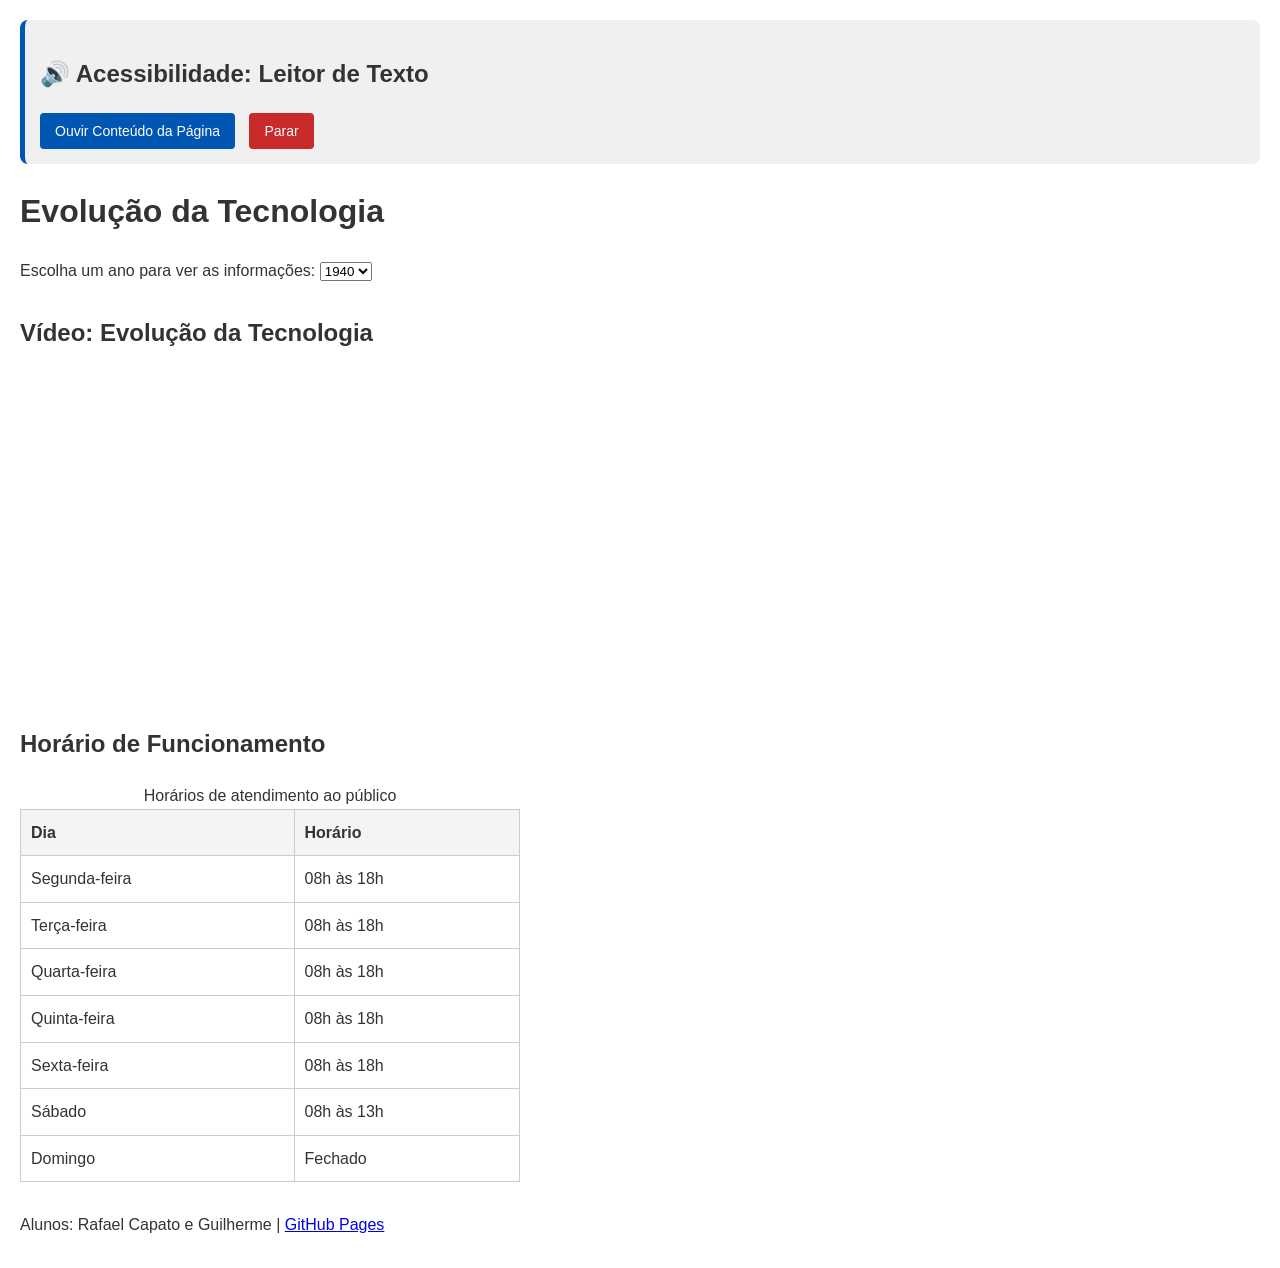
==== commit a64f92ee: "." ====
--- a/index.html
+++ b/index.html
@@ -4,71 +4,172 @@
     <meta charset="UTF-8">
     <meta name="viewport" content="width=device-width, initial-scale=1.0">
     <title>Evolução da Tecnologia</title>
-    <link rel="stylesheet" href="style.css">
+    <style>
+        /* Estilização Básica */
+        body {
+            font-family: Arial, sans-serif;
+            margin: 20px;
+            line-height: 1.6;
+            color: #333;
+        }
+
+        header, section, footer {
+            margin-bottom: 30px;
+        }
+
+        /* Painel de Acessibilidade */
+        .acessibilidade-container {
+            background-color: #f0f0f0;
+            padding: 15px;
+            border-radius: 8px;
+            margin-bottom: 20px;
+            border-left: 5px solid #0056b3;
+        }
+
+        .btn-audio {
+            background-color: #0056b3;
+            color: white;
+            border: none;
+            padding: 10px 15px;
+            font-size: 14px;
+            cursor: pointer;
+            border-radius: 4px;
+            margin-right: 10px;
+        }
+
+        .btn-audio:hover {
+            background-color: #003d80;
+        }
+
+        /* Estilização da Tabela */
+        table {
+            width: 100%;
+            max-width: 500px;
+            border-collapse: collapse;
+            margin-top: 10px;
+        }
+
+        th, td {
+            border: 1px solid #ccc;
+            padding: 10px;
+            text-align: left;
+        }
+
+        th {
+            background-color: #f4f4f4;
+        }
+    </style>
 </head>
 <body>
 
-<header>
-    <h1>Evolução da Tecnologia</h1>
-    <p>Escolha um ano para ver as informações</p>
-</header>
+    <div class="acessibilidade-container" aria-label="Controles de Acessibilidade">
+        <h2>🔊 Acessibilidade: Leitor de Texto</h2>
+        <button class="btn-audio" onclick="lerTexto()">Ouvir Conteúdo da Página</button>
+        <button class="btn-audio" style="background-color: #c92a2a;" onclick="pararLeitura()">Parar</button>
+    </div>
 
-<main>
-    <!-- Menu de anos -->
-    <section class="menu-anos">
-        <a href="1940.html" class="ano">1940</a>
-        <a href="1950.html" class="ano">1950</a>
-        <a href="1960.html" class="ano">1960</a>
-        <a href="1970.html" class="ano">1970</a>
-        <a href="1980.html" class="ano">1980</a>
-        <a href="1990.html" class="ano">1990</a>
-        <a href="2000.html" class="ano">2000</a>
-        <a href="2010.html" class="ano">2010</a>
-        <a href="2020.html" class="ano">2020</a>
-    </section>
+    <main id="conteudo-principal">
+        
+        <header>
+            <h1>Evolução da Tecnologia</h1>
+            <label for="select-ano">Escolha um ano para ver as informações:</label>
+            <select id="select-ano" name="ano">
+                <option value="1940">1940</option>
+                <option value="1950">1950</option>
+                <option value="1960">1960</option>
+                <option value="1970">1970</option>
+                <option value="1980">1980</option>
+                <option value="1990">1990</option>
+                <option value="2000">2000</option>
+                <option value="2010">2010</option>
+                <option value="2020">2020</option>
+            </select>
+        </header>
 
-    <!-- Seção do Vídeo -->
-    <section class="video-section">
-        <h2>Vídeo: Evolução da Tecnologia</h2>
-        <div class="video-container">
-            <iframe 
-                src="https://www.youtube.com/embed/c6AOdvYQr8Y?si=lf05vYSTiGa68Yd5&amp;start=2" 
-                title="YouTube video player" 
-                allow="accelerometer; autoplay; clipboard-write; encrypted-media; gyroscope; picture-in-picture; web-share" 
-                referrerpolicy="strict-origin-when-cross-origin" 
-                allowfullscreen>
-            </iframe>
-        </div>
-    </section>
+        <section aria-labelledby="titulo-video">
+            <h2 id="titulo-video">Vídeo: Evolução da Tecnologia</h2>
+            <iframe width="560" height="315" src="https://www.youtube.com/embed/EXEMPLO" title="Vídeo sobre a evolução da tecnologia" frameborder="0" allowfullscreen></iframe>
+        </section>
 
-    <!-- Tabela de Horários -->
-    <section class="horarios">
-        <h2>Horário de Funcionamento</h2>
-        <div class="tabela-container">
+        <section aria-labelledby="titulo-horario">
+            <h2 id="titulo-horario">Horário de Funcionamento</h2>
             <table>
+                <caption>Horários de atendimento ao público</caption>
                 <thead>
                     <tr>
-                        <th>Dia</th>
-                        <th>Horário</th>
+                        <th scope="col">Dia</th>
+                        <th scope="col">Horário</th>
                     </tr>
                 </thead>
                 <tbody>
-                    <tr><td>Segunda-feira</td><td>08h às 18h</td></tr>
-                    <tr><td>Terça-feira</td><td>08h às 18h</td></tr>
-                    <tr><td>Quarta-feira</td><td>08h às 18h</td></tr>
-                    <tr><td>Quinta-feira</td><td>08h às 18h</td></tr>
-                    <tr><td>Sexta-feira</td><td>08h às 18h</td></tr>
-                    <tr><td>Sábado</td><td>08h às 13h</td></tr>
-                    <tr><td>Domingo</td><td>Fechado</td></tr>
+                    <tr>
+                        <td>Segunda-feira</td>
+                        <td>08h às 18h</td>
+                    </tr>
+                    <tr>
+                        <td>Terça-feira</td>
+                        <td>08h às 18h</td>
+                    </tr>
+                    <tr>
+                        <td>Quarta-feira</td>
+                        <td>08h às 18h</td>
+                    </tr>
+                    <tr>
+                        <td>Quinta-feira</td>
+                        <td>08h às 18h</td>
+                    </tr>
+                    <tr>
+                        <td>Sexta-feira</td>
+                        <td>08h às 18h</td>
+                    </tr>
+                    <tr>
+                        <td>Sábado</td>
+                        <td>08h às 13h</td>
+                    </tr>
+                    <tr>
+                        <td>Domingo</td>
+                        <td>Fechado</td>
+                    </tr>
                 </tbody>
             </table>
-        </div>
-    </section>
-</main>
+        </section>
 
-<footer>
-    <p>Alunos: Rafael Capato e Guilherme | GitHub Pages</p>
-</footer>
+    </main>
+
+    <footer>
+        <p>Alunos: Rafael Capato e Guilherme | <a href="https://github.com" target="_blank" rel="noopener noreferrer">GitHub Pages</a></p>
+    </footer>
+
+    <script>
+        // Função para iniciar a síntese de voz
+        function lerTexto() {
+            // Verifica se o navegador suporta a API de voz
+            if ('speechSynthesis' in window) {
+                // Interrompe qualquer leitura anterior
+                window.speechSynthesis.cancel();
+
+                // Captura todo o texto contido na tag <main>
+                const texto = document.getElementById('conteudo-principal').innerText;
+                const mensagem = new SpeechSynthesisUtterance(texto);
+                
+                // Configura o idioma para Português do Brasil
+                mensagem.lang = 'pt-BR';
+                mensagem.rate = 1; // Velocidade da voz (1 é normal)
+
+                // Executa a leitura
+                window.speechSynthesis.speak(mensagem);
+            } else {
+                alert('Seu navegador não suporta a funcionalidade de leitura por voz.');
+            }
+        }
+
+        // Função para interromper a leitura
+        function pararLeitura() {
+            if ('speechSynthesis' in window) {
+                window.speechSynthesis.cancel();
+            }
+        }
+    </script>
 
 </body>
 </html>
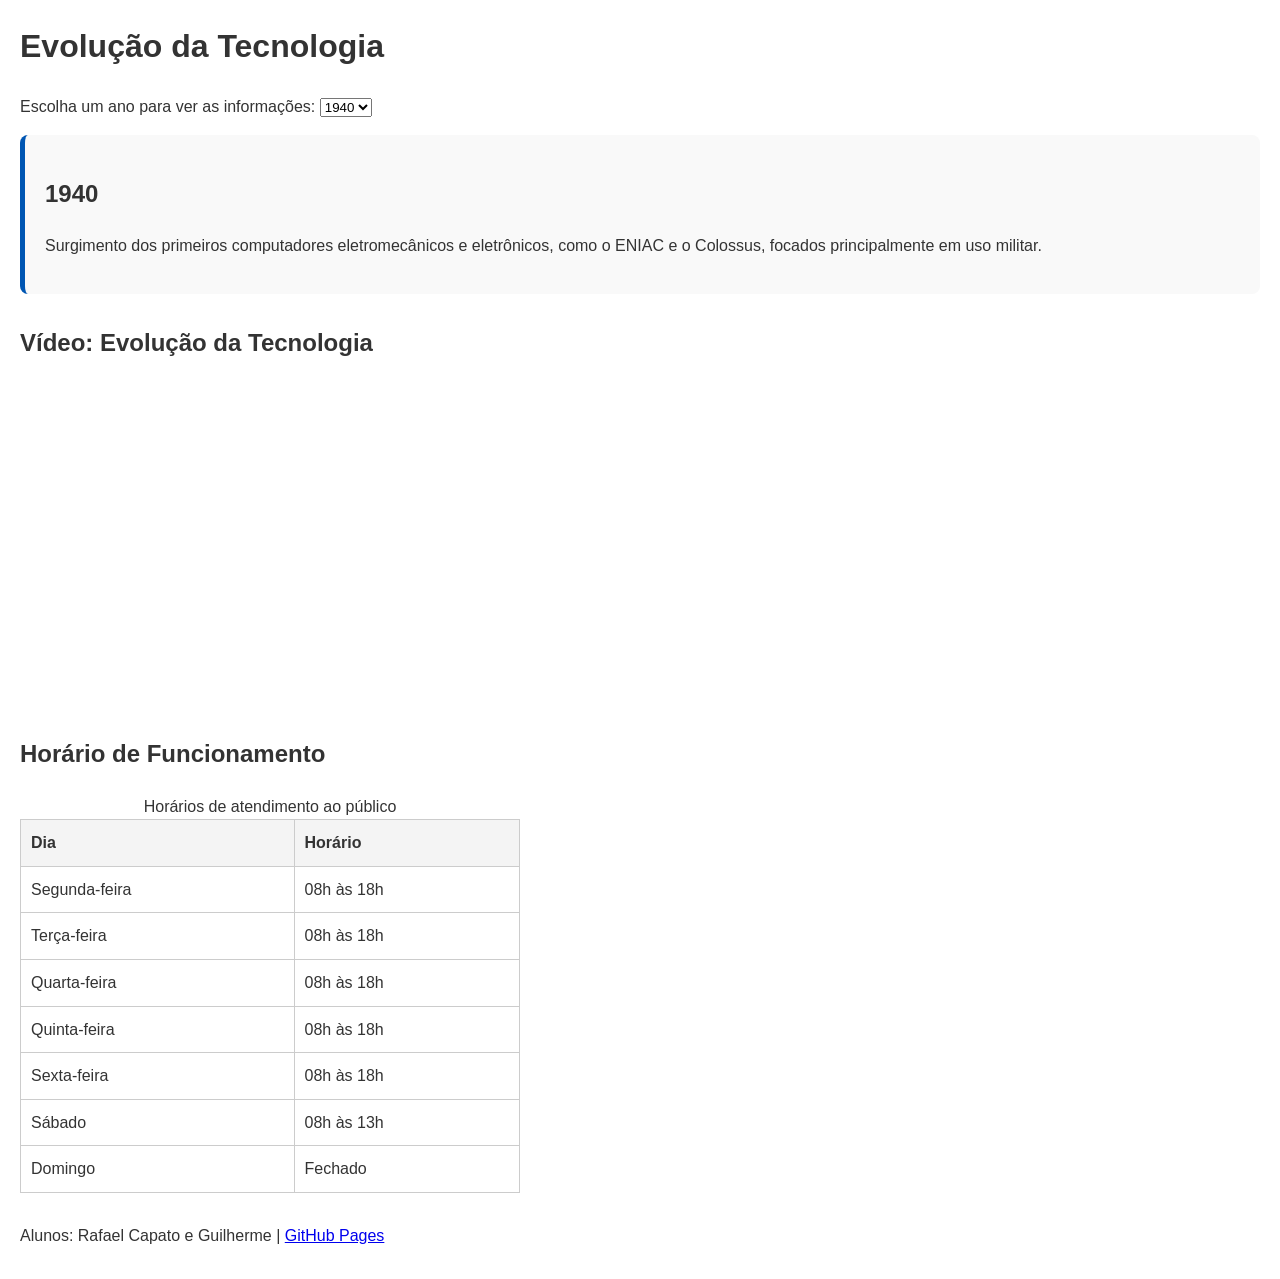
==== commit b4558be4: "." ====
--- a/index.html
+++ b/index.html
@@ -17,28 +17,13 @@
             margin-bottom: 30px;
         }
 
-        /* Painel de Acessibilidade */
-        .acessibilidade-container {
-            background-color: #f0f0f0;
-            padding: 15px;
+        /* Container do Ano Selecionado */
+        .info-ano-container {
+            background-color: #f9f9f9;
+            padding: 20px;
             border-radius: 8px;
-            margin-bottom: 20px;
             border-left: 5px solid #0056b3;
-        }
-
-        .btn-audio {
-            background-color: #0056b3;
-            color: white;
-            border: none;
-            padding: 10px 15px;
-            font-size: 14px;
-            cursor: pointer;
-            border-radius: 4px;
-            margin-right: 10px;
-        }
-
-        .btn-audio:hover {
-            background-color: #003d80;
+            margin-top: 15px;
         }
 
         /* Estilização da Tabela */
@@ -62,18 +47,12 @@
 </head>
 <body>
 
-    <div class="acessibilidade-container" aria-label="Controles de Acessibilidade">
-        <h2>🔊 Acessibilidade: Leitor de Texto</h2>
-        <button class="btn-audio" onclick="lerTexto()">Ouvir Conteúdo da Página</button>
-        <button class="btn-audio" style="background-color: #c92a2a;" onclick="pararLeitura()">Parar</button>
-    </div>
-
     <main id="conteudo-principal">
         
         <header>
             <h1>Evolução da Tecnologia</h1>
             <label for="select-ano">Escolha um ano para ver as informações:</label>
-            <select id="select-ano" name="ano">
+            <select id="select-ano" name="ano" onchange="mostrarInfoAno()">
                 <option value="1940">1940</option>
                 <option value="1950">1950</option>
                 <option value="1960">1960</option>
@@ -84,6 +63,12 @@
                 <option value="2010">2010</option>
                 <option value="2020">2020</option>
             </select>
+
+            <!-- Área onde os dados do ano selecionado serão exibidos -->
+            <div id="info-ano" class="info-ano-container" aria-live="polite">
+                <h2 id="titulo-ano">1940</h2>
+                <p id="descricao-ano">Surgimento dos primeiros computadores eletromecânicos e eletrônicos, como o ENIAC e o Colossus, focados principalmente em uso militar.</p>
+            </div>
         </header>
 
         <section aria-labelledby="titulo-video">
@@ -141,33 +126,26 @@
     </footer>
 
     <script>
-        // Função para iniciar a síntese de voz
-        function lerTexto() {
-            // Verifica se o navegador suporta a API de voz
-            if ('speechSynthesis' in window) {
-                // Interrompe qualquer leitura anterior
-                window.speechSynthesis.cancel();
+        // Dados de cada década
+        const dadosDecadas = {
+            "1940": "Surgimento dos primeiros computadores eletromecânicos e eletrônicos, como o ENIAC e o Colossus, focados principalmente em uso militar.",
+            "1950": "Início do uso comercial dos computadores (UNIVAC) e invenção do transistor, substituindo as válvulas e diminuindo o tamanho dos aparelhos.",
+            "1960": "Criação dos circuitos integrados (chips) e surgimento da ARPANET, a rede ancestral da internet.",
+            "1970": "Invenção do microprocessador e surgimento dos primeiros computadores pessoais (como o Apple I e o Altair 8800).",
+            "1980": "Popularização dos computadores pessoais (PCs IBM e Macintosh), criação dos videogames modernos e ascensão dos softwares domésticos.",
+            "1990": "Nascimento e expansão da World Wide Web (WWW), surgimento dos computadores portáteis e popularização dos celulares.",
+            "2000": "Expansão da internet banda larga, surgimento das redes sociais (Orkut, Facebook) e lançamento do primeiro iPhone (2007).",
+            "2010": "Era dos smartphones, popularização do armazenamento em nuvem, serviços de streaming e avanços em inteligência artificial.",
+            "2020": "Consolidação da tecnologia 5G, automação avançada, trabalho remoto massivo e rápida evolução de modelos generativos de IA."
+        };
 
-                // Captura todo o texto contido na tag <main>
-                const texto = document.getElementById('conteudo-principal').innerText;
-                const mensagem = new SpeechSynthesisUtterance(texto);
-                
-                // Configura o idioma para Português do Brasil
-                mensagem.lang = 'pt-BR';
-                mensagem.rate = 1; // Velocidade da voz (1 é normal)
-
-                // Executa a leitura
-                window.speechSynthesis.speak(mensagem);
-            } else {
-                alert('Seu navegador não suporta a funcionalidade de leitura por voz.');
-            }
-        }
-
-        // Função para interromper a leitura
-        function pararLeitura() {
-            if ('speechSynthesis' in window) {
-                window.speechSynthesis.cancel();
-            }
+        // Função para atualizar o conteúdo com base no ano selecionado
+        function mostrarInfoAno() {
+            const select = document.getElementById('select-ano');
+            const anoSelecionado = select.value;
+            
+            document.getElementById('titulo-ano').innerText = anoSelecionado;
+            document.getElementById('descricao-ano').innerText = dadosDecadas[anoSelecionado];
         }
     </script>
 
